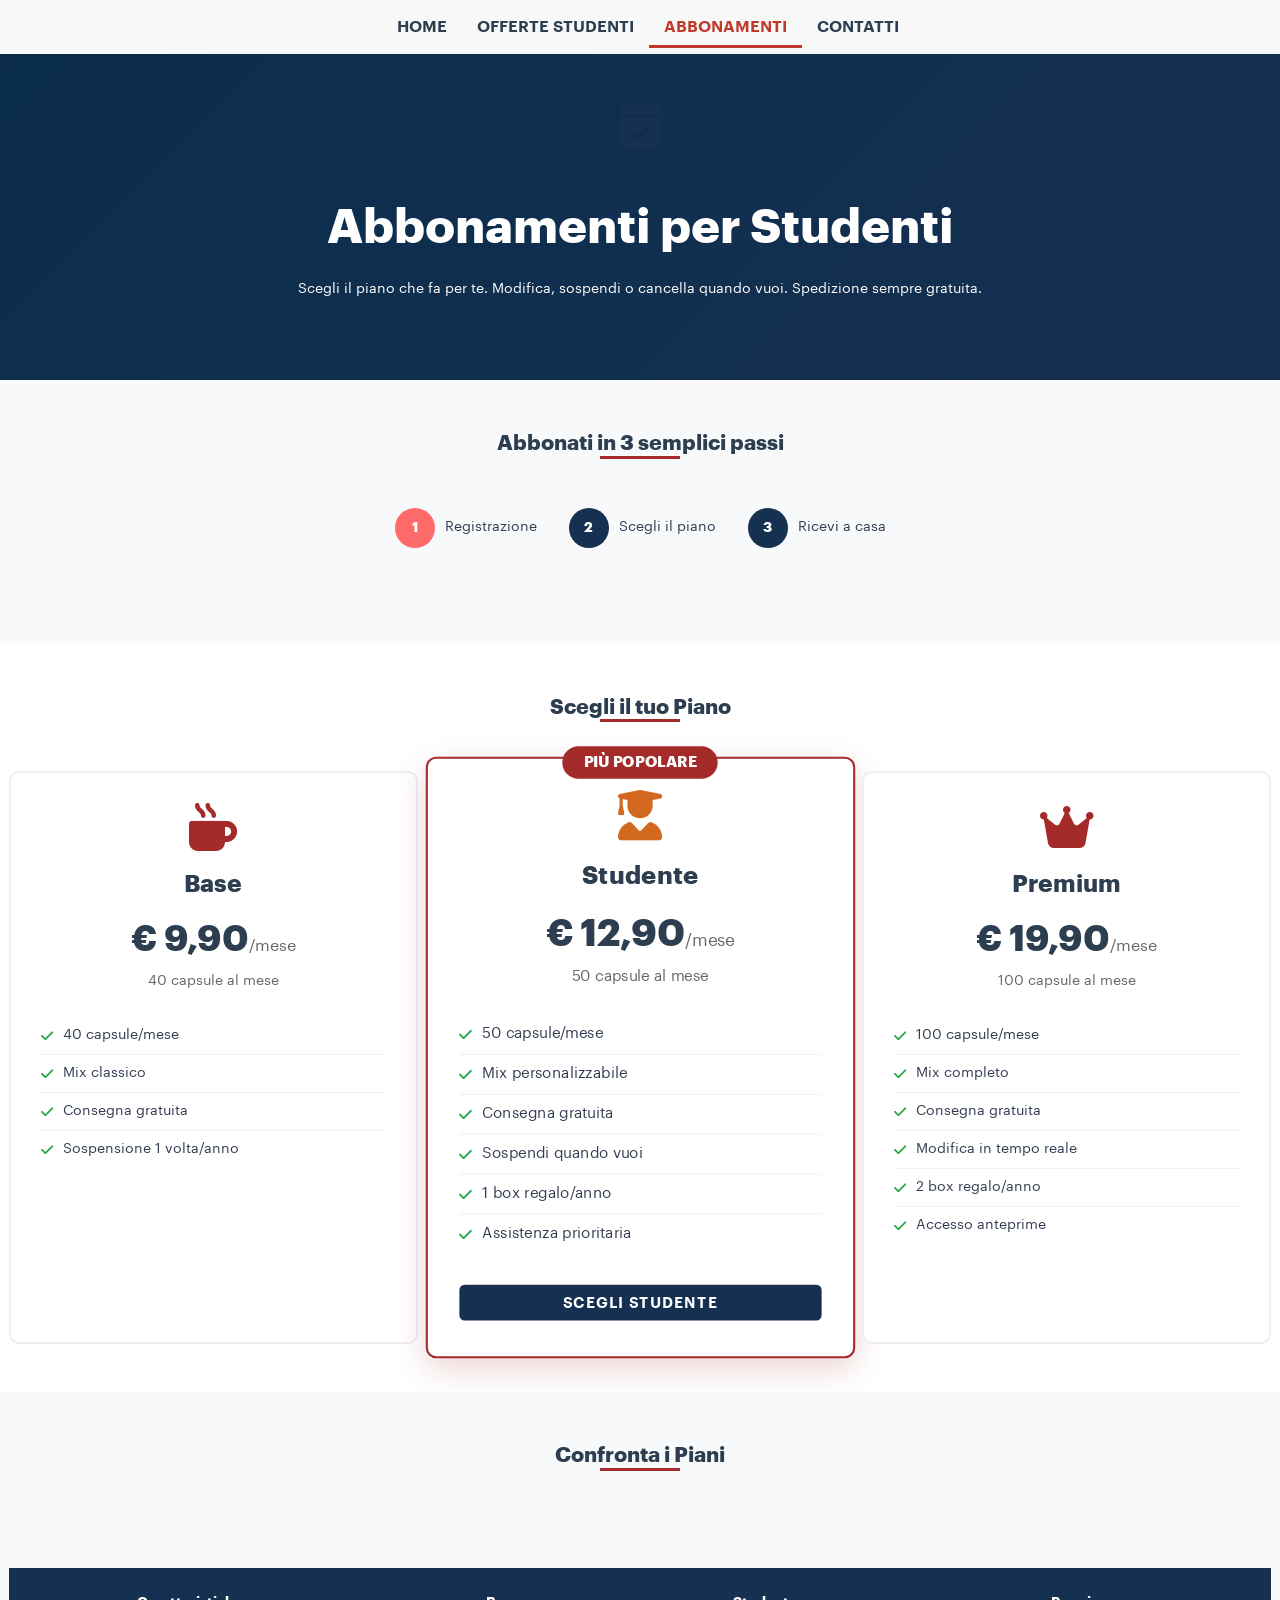
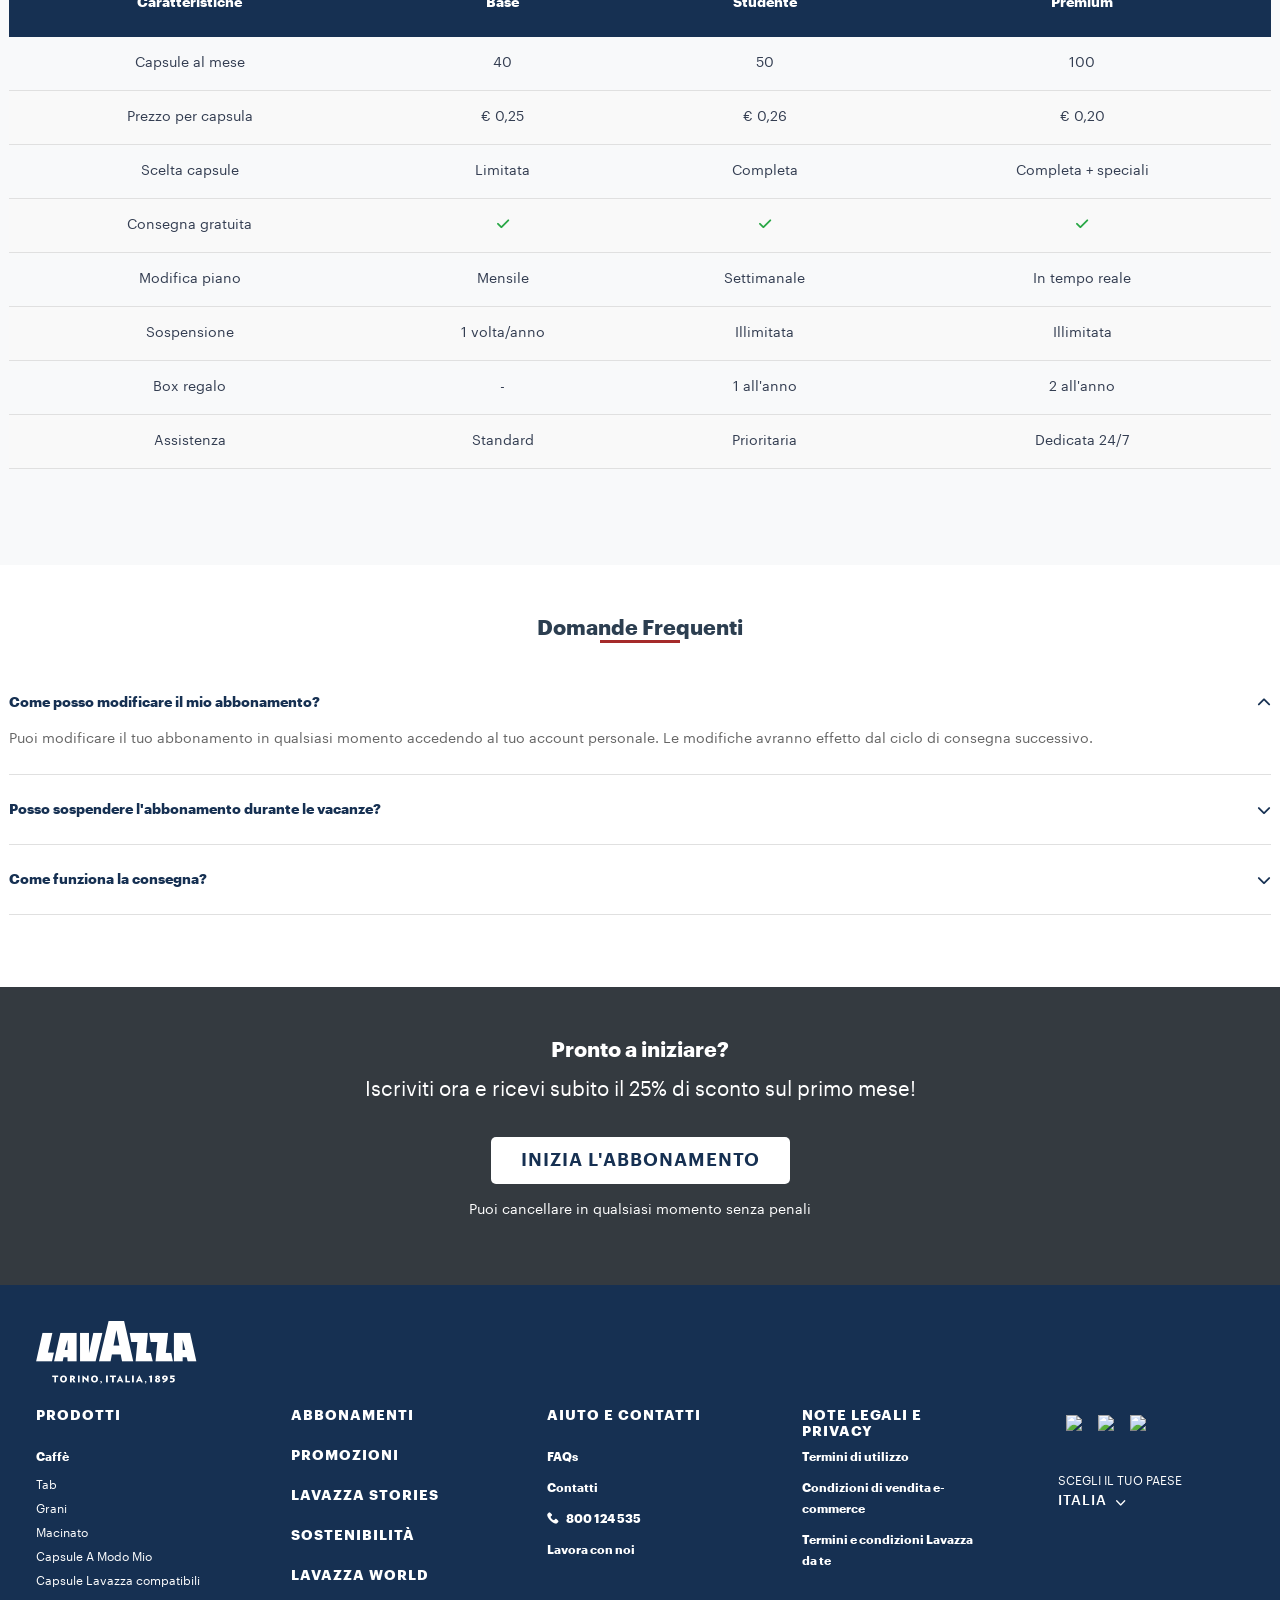
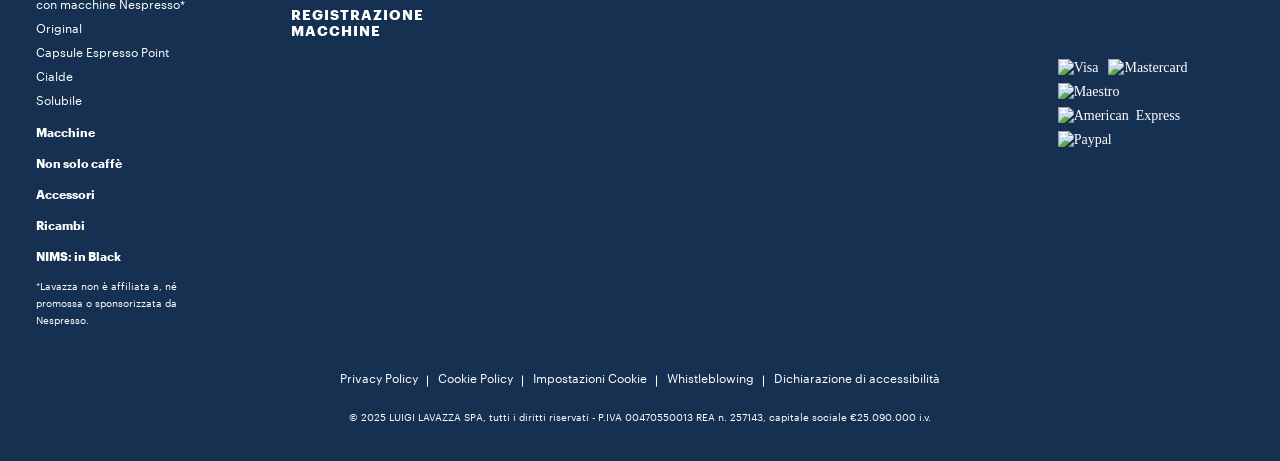
==== abbonamenti.html @ c090d8d4 "Add files via upload" ====
<!DOCTYPE html>
<html lang="it">
<head>
    <meta charset="UTF-8">
    <title>Abbonamenti Studenti - Lavazza</title>
    <meta name="description" content="Abbonamenti esclusivi per studenti Lavazza. Scegli il piano più adatto a te.">
    <meta name="viewport" content="width=device-width, initial-scale=1">
    
    <!-- Font Awesome -->
    <link rel="stylesheet" href="https://cdnjs.cloudflare.com/ajax/libs/font-awesome/6.4.0/css/all.min.css">
    
    <!-- Stile principale (ereditato) -->
    <link type="text/css" rel="stylesheet" href="clientlib-site.min.css">
    <link rel="stylesheet" href="style.css">


</head>
<body class="page basicpage lvz-light-mode">

<!-- Header -->
<header class="lvz-header">
    <div class="container">
        <nav class="lvz-nav navbar navbar-expand-lg">
            <div class="lvz-logo">
                <a href="index.html" aria-label="Lavazza">
                    <h1 class="icon-logo">Lavazza</h1>
                </a>
            </div>
            <ul class="lvz-nav__main">
                <li><a href="index.html">Home</a></li>
                <li><a href="studenti.html">Offerte Studenti</a></li>
                <li><a href="abbonamenti.html" class="active">Abbonamenti</a></li>
                <li><a href="contatti.html">Contatti</a></li>
            </ul>
        </nav>
    </div>
</header>

<!-- Hero Section -->
<section class="abbonamenti-hero">
    <div class="container">
        <div class="icon-wrapper">
            <div class="icon-bg"></div>
            <i class="icon-main fas fa-calendar-check"></i>
        </div>
        <h1>Abbonamenti per Studenti</h1>
        <p>Scegli il piano che fa per te. Modifica, sospendi o cancella quando vuoi. Spedizione sempre gratuita.</p>
    </div>
</section>

<!-- Passi per Abbonarsi -->
<section class="bg-light py-5">
    <div class="container">
        <h2 class="section-title">Abbonati in 3 semplici passi</h2>
        <div class="step-indicator">
            <div class="step active">
                <div class="step-number">1</div>
                <div>Registrazione</div>
            </div>
            <div class="step">
                <div class="step-number">2</div>
                <div>Scegli il piano</div>
            </div>
            <div class="step">
                <div class="step-number">3</div>
                <div>Ricevi a casa</div>
            </div>
        </div>
    </div>
</section>

<!-- Piani di Abbonamento -->
<section class="py-5">
    <div class="container">
        <h2 class="section-title">Scegli il tuo Piano</h2>
        <div class="row">
            <!-- Piano Base -->
            <div class="col-md-4">
                <div class="piano-card">
                    <div class="piano-header">
                        <i class="piano-icon fas fa-mug-hot"></i>
                        <h3>Base</h3>
                        <div class="piano-price">€ 9,90<span>/mese</span></div>
                        <p>40 capsule al mese</p>
                    </div>
                    <ul class="piano-features">
                        <li><i class="fas fa-check"></i> 40 capsule/mese</li>
                        <li><i class="fas fa-check"></i> Mix classico</li>
                        <li><i class="fas fa-check"></i> Consegna gratuita</li>
                        <li><i class="fas fa-check"></i> Sospensione 1 volta/anno</li>
                    </ul>
                    <a href="#" class="lvz-button lvz-button--outline lvz-button--block" onclick="showCartPopup('Abbonamento Base', '€ 9,90/mese'); return false;">Scegli Base</a>
                </div>
            </div>
            
            <!-- Piano Studente (Più Popolare) -->
            <div class="col-md-4">
                <div class="piano-card featured">
                    <div class="piano-badge">PIÙ POPOLARE</div>
                    <div class="piano-header">
                        <i class="piano-icon fas fa-user-graduate"></i>
                        <h3>Studente</h3>
                        <div class="piano-price">€ 12,90<span>/mese</span></div>
                        <p>50 capsule al mese</p>
                    </div>
                    <ul class="piano-features">
                        <li><i class="fas fa-check"></i> 50 capsule/mese</li>
                        <li><i class="fas fa-check"></i> Mix personalizzabile</li>
                        <li><i class="fas fa-check"></i> Consegna gratuita</li>
                        <li><i class="fas fa-check"></i> Sospendi quando vuoi</li>
                        <li><i class="fas fa-check"></i> 1 box regalo/anno</li>
                        <li><i class="fas fa-check"></i> Assistenza prioritaria</li>
                    </ul>
                    <a href="#" class="lvz-button lvz-button--block" onclick="showCartPopup('Abbonamento Studente', '€ 12,90/mese'); return false;">Scegli Studente</a>
                </div>
            </div>
            
            <!-- Piano Premium -->
            <div class="col-md-4">
                <div class="piano-card">
                    <div class="piano-header">
                        <i class="piano-icon fas fa-crown"></i>
                        <h3>Premium</h3>
                        <div class="piano-price">€ 19,90<span>/mese</span></div>
                        <p>100 capsule al mese</p>
                    </div>
                    <ul class="piano-features">
                        <li><i class="fas fa-check"></i> 100 capsule/mese</li>
                        <li><i class="fas fa-check"></i> Mix completo</li>
                        <li><i class="fas fa-check"></i> Consegna gratuita</li>
                        <li><i class="fas fa-check"></i> Modifica in tempo reale</li>
                        <li><i class="fas fa-check"></i> 2 box regalo/anno</li>
                        <li><i class="fas fa-check"></i> Accesso anteprime</li>
                    </ul>
                    <a href="#" class="lvz-button lvz-button--outline lvz-button--block" onclick="showCartPopup('Abbonamento Premium', '€ 19,90/mese'); return false;">Scegli Premium</a>
                </div>
            </div>
        </div>
    </div>
</section>

<!-- Popup del Carrello - VERSIONE SEMPLIFICATA -->
<div id="cart-popup" class="cart-popup">
    <div class="cart-popup-content">
        <button class="cart-popup-close" onclick="closeCartPopup()">&times;</button>
        <div class="cart-popup-header">
            <h3><i class="fas fa-check-circle" style="color: #28a745; margin-right: 10px;"></i> Abbonamento aggiunto al carrello</h3>
        </div>
        <div class="cart-popup-body">
            <div class="cart-item-preview">
                <div class="cart-item-image">
                    <i class="fas fa-calendar-check" style="font-size: 40px; color: #a52a2a;"></i>
                </div>
                <div class="cart-item-details">
                    <h4 id="cart-item-name">Abbonamento Studente</h4>
                    <p id="cart-item-price">€ 12,90/mese</p>
                    <p class="cart-item-info"><small>Consegna mensile gratuita</small></p>
                    <p class="cart-item-info"><small>50 capsule al mese</small></p>
                </div>
            </div>
            
            <div class="cart-summary">
                <h5>Dettagli Abbonamento</h5>
                <div class="cart-summary-row">
                    <span>Piano:</span>
                    <span>Mensile</span>
                </div>
                <div class="cart-summary-row">
                    <span>Primo pagamento:</span>
                    <span id="cart-price-display">€ 12,90</span>
                </div>
                <div class="cart-summary-row">
                    <span>Rinnovi:</span>
                    <span>Ogni mese</span>
                </div>
                <div class="cart-summary-row">
                    <span>Spedizione:</span>
                    <span style="color: #28a745;">GRATUITA</span>
                </div>
                <div class="cart-summary-row total">
                    <span><strong>Totale primo mese:</strong></span>
                    <span><strong id="cart-total-display">€ 12,90</strong></span>
                </div>
            </div>
            
            <div class="cart-popup-actions">
                <button class="btn-continue" onclick="closeCartPopup()">Scegli altro piano</button>
                <a href="#" class="btn-checkout">Completa l'iscrizione</a>
            </div>
            
            <div class="cart-popup-footer">
                <p><small><i class="fas fa-info-circle" style="color: #666; margin-right: 5px;"></i> Puoi modificare o cancellare l'abbonamento in qualsiasi momento</small></p>
            </div>
        </div>
    </div>
</div>

<!-- Tabella Comparativa TR table row TD table data --> 
<section class="bg-light py-5">
    <div class="container">
        <h2 class="section-title">Confronta i Piani</h2>
        <div class="table-responsive">
            <table class="comparison-table">
                <thead>
                    <tr>
                        <th>Caratteristiche</th>
                        <th>Base</th>
                        <th>Studente</th>
                        <th>Premium</th>
                    </tr>
                </thead>
                <tbody>
                    <tr>
                        <td>Capsule al mese</td>
                        <td>40</td>
                        <td>50</td>
                        <td>100</td>
                    </tr>
                    <tr>
                        <td>Prezzo per capsula</td>
                        <td>€ 0,25</td>
                        <td>€ 0,26</td>
                        <td>€ 0,20</td>
                    </tr>
                    <tr>
                        <td>Scelta capsule</td>
                        <td>Limitata</td>
                        <td>Completa</td>
                        <td>Completa + speciali</td>
                    </tr>
                    <tr>
                        <td>Consegna gratuita</td>
                        <td><i class="fas fa-check text-success"></i></td>
                        <td><i class="fas fa-check text-success"></i></td>
                        <td><i class="fas fa-check text-success"></i></td>
                    </tr>
                    <tr>
                        <td>Modifica piano</td>
                        <td>Mensile</td>
                        <td>Settimanale</td>
                        <td>In tempo reale</td>
                    </tr>
                    <tr>
                        <td>Sospensione</td>
                        <td>1 volta/anno</td>
                        <td>Illimitata</td>
                        <td>Illimitata</td>
                    </tr>
                    <tr>
                        <td>Box regalo</td>
                        <td>-</td>
                        <td>1 all'anno</td>
                        <td>2 all'anno</td>
                    </tr>
                    <tr>
                        <td>Assistenza</td>
                        <td>Standard</td>
                        <td>Prioritaria</td>
                        <td>Dedicata 24/7</td>
                    </tr>
                </tbody>
            </table>
        </div>
    </div>
</section>

<!-- FAQ -->
<section class="py-5">
    <div class="container">
        <h2 class="section-title">Domande Frequenti</h2>
        <div class="faq-container">
            <div class="faq-item">
                <div class="faq-question" onclick="toggleFAQ(this)">
                    Come posso modificare il mio abbonamento?
                    <i class="fas fa-chevron-down"></i>
                </div>
                <div class="faq-answer">
                    Puoi modificare il tuo abbonamento in qualsiasi momento accedendo al tuo account personale. Le modifiche avranno effetto dal ciclo di consegna successivo.
                </div>
            </div>
            <div class="faq-item">
                <div class="faq-question" onclick="toggleFAQ(this)">
                    Posso sospendere l'abbonamento durante le vacanze?
                    <i class="fas fa-chevron-down"></i>
                </div>
                <div class="faq-answer">
                    Sì! Puoi sospendere l'abbonamento fino a 3 mesi consecutivi senza costi aggiuntivi. Basta accedere al tuo account e selezionare "Sospendi consegne".
                </div>
            </div>
            <div class="faq-item">
                <div class="faq-question" onclick="toggleFAQ(this)">
                    Come funziona la consegna?
                    <i class="fas fa-chevron-down"></i>
                </div>
                <div class="faq-answer">
                    Le consegne avvengono ogni 30 giorni dalla data di attivazione. Riceverai una notifica 3 giorni prima della spedizione. Puoi modificare la data di consegna fino a 24 ore prima.
                </div>
            </div>
        </div>
    </div>
</section>

<!-- CTA Finale -->
<section class="bg-dark text-white py-5 text-center">
    <div class="container">
        <h2>Pronto a iniziare?</h2>
        <p class="lead">Iscriviti ora e ricevi subito il 25% di sconto sul primo mese!</p>
        <a href="#" class="lvz-button lvz-button--invert lvz-button--large mt-3" onclick="showCartPopup('Abbonamento Studente', '€ 12,90/mese'); return false;">Inizia l'Abbonamento</a>
        <p class="mt-3 small">Puoi cancellare in qualsiasi momento senza penali</p>
    </div>
</section>

<!-- Footer -->
<div class="aem-Grid aem-Grid--12 aem-Grid--default--12 ">
    
    <div class="footer aem-GridColumn aem-GridColumn--default--12">

    
        <footer class="lvz-footer">
            <section class="lvz-footer__container">
                <div class="container">
                    <div class="row">
                        <div class="col d-flex flex-wrap flex-md-row">
                            <div class="lvz-footer__container__logo col-12 col-md-12 col-lg-12 col-xl-2">
                                <span class="icon-logo-torino"></span>
                            </div>
                            <!--  First Column STARTS -->
                            
	
	
		<div class="lvz-footer__container__utils col-12 col-md-12 col-lg-2 col-xl-2">
			<div class="lvz-footer__container__utils__container__collapse">
				<div class="lvz-footer__container__utils__title collapsed" aria-expanded="false" tabindex="0" role="button" data-toggle="collapse" data-collapse-id="Prodotti" aria-controls="panel-Prodotti"><span>Prodotti</span>
				</div>
				<div class="lvz-footer__container__utils__collapse" data-collapse="Prodotti" id="panel-Prodotti">
					
						<div class="lvz-footer__container__utils__item ">
							<a data-analytics="link_click=footer|Prodotti:Caffè" href="https://www.lavazza.it/it/caffe" target="_self">Caffè</a>
						</div>
						<div class="lvz-footer__container__utils__item__details">
							<ul>
								<li><a data-analytics="link_click=footer|Prodotti:Tab" href="https://www.lavazza.it/it/tab-caffe-tabli" target="_self">Tab</a></li>
							
								<li><a data-analytics="link_click=footer|Prodotti:Grani" href="https://www.lavazza.it/it/caffe-in-grani" target="_self">Grani</a></li>
							
								<li><a data-analytics="link_click=footer|Prodotti:Macinato" href="https://www.lavazza.it/it/caffe-tostato-macinato" target="_self">Macinato</a></li>
							
								<li><a data-analytics="link_click=footer|Prodotti:Capsule A Modo Mio" href="https://www.lavazza.it/it/capsule/a-modo-mio" target="_self">Capsule A Modo Mio</a></li>
							
								<li><a data-analytics="link_click=footer|Prodotti:Capsule Lavazza compatibili con macchine Nespresso* Original" href="https://www.lavazza.it/it/capsule/compatibili-nespresso" target="_self">Capsule Lavazza compatibili con macchine Nespresso* Original</a></li>
							
								<li><a data-analytics="link_click=footer|Prodotti:Capsule Espresso Point" href="https://www.lavazza.it/it/capsule/espresso-point" target="_self">Capsule Espresso Point</a></li>
							
								<li><a data-analytics="link_click=footer|Prodotti:Cialde" href="https://www.lavazza.it/it/cialde" target="_self">Cialde</a></li>
							
								<li><a data-analytics="link_click=footer|Prodotti:Solubile" href="https://www.lavazza.it/it/caffe-solubile" target="_self">Solubile</a></li>
							</ul>
						</div>
					
						<div class="lvz-footer__container__utils__item --margin-top-16">
							<a data-analytics="link_click=footer|Prodotti:Macchine" href="https://www.lavazza.it/it/macchine-da-caffe-e-caffettiere" target="_self">Macchine</a>
						</div>
						
					
						<div class="lvz-footer__container__utils__item --margin-top-16">
							<a data-analytics="link_click=footer|Prodotti:Non solo caffè" href="https://www.lavazza.it/it/non-solo-caffe" target="_self">Non solo caffè</a>
						</div>
						
					
						<div class="lvz-footer__container__utils__item --margin-top-16">
							<a data-analytics="link_click=footer|Prodotti:Accessori" href="https://www.lavazza.it/it/accessori" target="_self">Accessori</a>
						</div>
						
					
						<div class="lvz-footer__container__utils__item --margin-top-16">
							<a data-analytics="link_click=footer|Prodotti:Ricambi" href="https://www.lavazza.it/it/ricambi" target="_self">Ricambi</a>
						</div>
						
					
						<div class="lvz-footer__container__utils__item --margin-top-16">
							<a data-analytics="link_click=footer|Prodotti:NIMS: in Black" href="https://www.lavazza.it/it/nims-collection" target="_self">NIMS: in Black</a>
						</div>
						<div class="lvz-footer__container__utils__item__details">
							<ul>
								<li><a data-analytics="link_click=footer|Prodotti:*Lavazza non è affiliata a, né promossa o sponsorizzata da Nespresso." target="_self">*Lavazza non è affiliata a, né promossa o sponsorizzata da Nespresso.</a></li>
							</ul>
						</div>
					
				</div>
			</div>
		</div>
	


                            
                            <!--  First Column ENDS -->

                            <!--  Second Column STARTS -->
                            
                                
	
	
	      <div class="lvz-footer__container__utils col-12 col-md-12 col-lg-2 col-xl-2">
           
            
              <div class="lvz-footer__container__utils__container__collapse">
                <div class="lvz-footer__container__utils__title">
                 <a data-analytics="link_click=footer|:ABBONAMENTI" href="https://www.lavazza.it/it/abbonamento-caffe" target="_self">ABBONAMENTI</a>
                </div>
              </div>
             
             
            
           
            
              <div class="lvz-footer__container__utils__container__collapse">
                <div class="lvz-footer__container__utils__title">
                 <a data-analytics="link_click=footer|:PROMOZIONI" href="https://www.lavazza.it/it/promozioni" target="_self">PROMOZIONI</a>
                </div>
              </div>
             
             
            
           
            
              <div class="lvz-footer__container__utils__container__collapse">
                <div class="lvz-footer__container__utils__title">
                 <a data-analytics="link_click=footer|:LAVAZZA STORIES" href="https://www.lavazza.it/it/i-segreti-del-caffe" target="_self">LAVAZZA STORIES</a>
                </div>
              </div>
             
             
            
           
            
              <div class="lvz-footer__container__utils__container__collapse">
                <div class="lvz-footer__container__utils__title">
                 <a data-analytics="link_click=footer|:SOSTENIBILITÀ" href="https://www.lavazza.it/it/blend-for-better" target="_self">SOSTENIBILITÀ</a>
                </div>
              </div>
             
             
            
           
            
              <div class="lvz-footer__container__utils__container__collapse">
                <div class="lvz-footer__container__utils__title">
                 <a data-analytics="link_click=footer|:LAVAZZA WORLD" href="https://www.lavazza.it/it/mondo-lavazza" target="_self">LAVAZZA WORLD</a>
                </div>
              </div>
             
             
            
           
            
              <div class="lvz-footer__container__utils__container__collapse">
                <div class="lvz-footer__container__utils__title">
                 <a data-analytics="link_click=footer|:REGISTRAZIONE MACCHINE" href="https://www.lavazza.it/it/registrazione-macchina" target="_self">REGISTRAZIONE MACCHINE</a>
                </div>
              </div>
             
             
            </div>
	
	
	
	
		
	

                            

                            

                            <!--  Second Column ENDS -->

                            <!--  Third Column STARTS -->

                            <div class="lvz-footer__container__utils col-12 col-md-12 col-lg-2 col-xl-2">
                                <div class="lvz-footer__container__utils__container__collapse">
                                    <div class="lvz-footer__container__utils__title collapsed" aria-expanded="false" tabindex="0" role="button" data-toggle="collapse" data-collapse-id="Aiuto_e_Contatti" aria-controls="panel-Aiuto_e_Contatti">
                                        <span>
                                            Aiuto e Contatti
                                        </span>
                                    </div>
                                    <div class="lvz-footer__container__utils__collapse" data-collapse="Aiuto_e_Contatti" id="panel-Aiuto_e_Contatti">
                                        <div class="lvz-footer__container__utils__item">
                                            <a class="lvz-faq-link" data-analytics="link_click=footer|Aiuto e Contatti:FAQs" href="https://www.lavazza.it/it/FAQ" target="_self">FAQs</a>
                                        </div>
                                        <div class="lvz-footer__container__utils__item --margin-top-16">
                                            <a data-analytics="link_click=footer|Contatti:Contatti" href="https://www.lavazza.it/it/contattaci" target="_self">Contatti</a>
                                        </div>
                                        <div class="lvz-footer__container__utils__item --margin-top-16">
                                            <div class="--desktop">
                                                <span class="icon-phone"></span>
                                                <a data-analytics="link_click=footer|Aiuto e Contatti:800 124 535" target="_self" href="https://www.lavazza.it/it/contattaci" style="pointer-events: none">800 124 535</a>
                                            </div>
                                            <div class="--mobile">
                                                <span class="icon-phone"></span>
                                                <a data-analytics="link_click=footer|Aiuto e Contatti:800 124 535" target="_self" data-tel-number="tel:800 124 535" href="javascript:void(0)">800 124 535</a>
                                            </div>
                                        </div>
                                        <div class="lvz-footer__container__utils__item --margin-top-16">
                                            <a data-analytics="link_click=footer|Aiuto e Contatti:Lavora con noi" href="https://jobs.lavazza.com/?locale=it_IT" target="_blank">Lavora con noi</a>
                                        </div>
                                    </div>
                                </div>
                            </div>

                            <!--  Third Column ENDS -->

                            <!--  Fourth Column STARTS -->
                            
	
	
		<div class="lvz-footer__container__utils col-12 col-md-12 col-lg-2 col-xl-2">
			<div class="lvz-footer__container__utils__container__collapse">
				<div class="lvz-footer__container__utils__title collapsed" aria-expanded="false" tabindex="0" role="button" data-toggle="collapse" data-collapse-id="Note_Legali_e_Privacy" aria-controls="panel-Note_Legali_e_Privacy"><span>Note Legali e Privacy</span>
				</div>
				<div class="lvz-footer__container__utils__collapse" data-collapse="Note_Legali_e_Privacy" id="panel-Note_Legali_e_Privacy">
					
						<div class="lvz-footer__container__utils__item ">
							<a data-analytics="link_click=footer|Note Legali e Privacy:Termini di utilizzo" href="https://www.lavazza.it/it/termini-e-condizioni" target="_blank">Termini di utilizzo</a>
						</div>
						
					
						<div class="lvz-footer__container__utils__item --margin-top-16">
							<a data-analytics="link_click=footer|Note Legali e Privacy:Condizioni di vendita e-commerce" href="https://www.lavazza.it/it/condizioni-di-vendita" target="_blank">Condizioni di vendita e-commerce</a>
						</div>
						
					
						<div class="lvz-footer__container__utils__item --margin-top-16">
							<a data-analytics="link_click=footer|Note Legali e Privacy:Termini e condizioni Lavazza da te" href="https://www.lavazza.it/it/termini-e-condizioni-abbonamento-caffe" target="_blank">Termini e condizioni Lavazza da te</a>
						</div>
						
					
				</div>
			</div>
		</div>
	

                            <!--  Fourth Column ENDS -->




                            <div class="lvz-footer__container__utils col-12 col-md-6 col-lg-2 col-xl-2">
                                <!--  Social Icon STARTS -->
                                <div class="lvz-footer__container__utils__social flex-wrap">
                                    <a href="https://www.facebook.com/lavazzaitalia/" target="_blank">
                                        <img loading="lazy" src="Fb.svg" alt="Facebook">
                                        
                                    </a>

                                
                                    <a href="https://www.instagram.com/lavazzait/" target="_blank">
                                        <img loading="lazy" src="Insta.svg" alt="Instagram">
                                        
                                    </a>

                                
                                    <a href="https://www.youtube.com/user/lavazza" target="_blank">
                                        <img loading="lazy" src="YT.svg" alt="YouTube">
                                        
                                    </a>

                                </div>
                                <!--  Social Icon ENDS -->

                                <!--  Choose Country STARTS -->
                                
  
	   
	   
	   
	   
	   
	   <div class="lvz-footer__container__utils__choose__country">
                <div class="lvz-footer__container__utils__choose__country__title"><span>SCEGLI IL TUO PAESE</span></div>
				 <div class="lvz-footer__container__utils__choose__country__selected" tabindex="0" role="combobox" aria-haspopup="listbox" aria-expanded="false" aria-controls="country-listbox-id">
					 ITALIA
				 </div>
		   		<div class="lvz-footer__container__utils__choose__country__dropDown" id="country-listbox-id" role="listbox">
					
						<div class="__option"><a data-analytics="link_click=footer|SCEGLI IL TUO PAESE:ITALIA" href="" target="_self">ITALIA</a></div>
					
                
					
						<div class="__option"><a data-analytics="link_click=footer|SCEGLI IL TUO PAESE:ALTRE NAZIONI" href="https://www.lavazza.com/en/all-countries" target="_self">ALTRE NAZIONI</a></div>
					
                </div>
       </div>
  

                                <!--  Choose Country ENDS -->

                                <!--  Payment Icon STARTS -->
                                <div class="lvz-footer__container__utils__payments__icons">
                <span class="icon-payment">
                  <img loading="lazy" src="visa.svg" alt="Visa">
                </span>
                                
                <span class="icon-payment">
                  <img loading="lazy" src="mastercard.svg" alt="Mastercard">
                </span>
                                
                <span class="icon-payment">
                  <img loading="lazy" src="maestro.svg" alt="Maestro">
                </span>
                                
                <span class="icon-payment">
                  <img loading="lazy" src="amex.svg" alt="American Express">
                </span>
                                
                <span class="icon-payment">
                  <img loading="lazy" src="paypal.svg" alt="Paypal">
                </span>
                                </div>
                                <!--  Payment Icon ENDS -->
                            </div>
                        </div>
                    </div>
                    <!--  Policy Section STARTS -->
                    <div class="row">
                        <div class="col d-flex flex-wrap flex-md-row">
                            <ul class="lvz-footer__link">
                                
                                <li><a data-analytics="link_click=footer|policy:Privacy Policy" href="https://www.lavazza.it/it/privacy-policy" target="_self">Privacy Policy</a></li>
                            
                                
                                <li><a data-analytics="link_click=footer|policy:Cookie Policy" href="https://www.lavazza.it/it/cookie-policy" target="_blank">Cookie Policy</a></li>
                            
                                
                                <li><a data-analytics="link_click=footer|policy:Impostazioni Cookie" id="tealium_cookies" href="#" target="_self">Impostazioni Cookie</a></li>
                            
                                
                                <li><a data-analytics="link_click=footer|policy:Whistleblowing" href="https://www.lavazzagroup.com/it/chi-siamo/compliance.html#anchor_copy_copy_cop_1905743243" target="_blank">Whistleblowing</a></li>
                            
                                
                                <li><a data-analytics="link_click=footer|policy:Dichiarazione di accessibilità" href="https://www.lavazza.it/it/dichiarazione-di-accessibilita" target="_self">Dichiarazione di accessibilità</a></li>
                            </ul>
                        </div>
                    </div>
                    <!-- Policy Section ENDS -->

                    <!--  Legal Section STARTS -->
                    <div class="row">
                        <div class="col d-flex flex-wrap flex-md-row">
                            <div class="lvz-footer__vat"><span>© 2025 LUIGI LAVAZZA SPA, tutti i diritti riservati - P.IVA 00470550013 REA n. 257143, capitale sociale €25.090.000 i.v.</span></div>
                        </div>
                    </div>
                    <!--  Legal Section STARTS -->
                </div>
            </section>
        </footer>
    
</div>
</div>

<script>
    function toggleFAQ(element) {
        const answer = element.nextElementSibling;
        const icon = element.querySelector('i');
        
        if (answer.style.display === 'block') {
            answer.style.display = 'none';
            icon.classList.remove('fa-chevron-up');
            icon.classList.add('fa-chevron-down');
        } else {
            answer.style.display = 'block';
            icon.classList.remove('fa-chevron-down');
            icon.classList.add('fa-chevron-up');
        }
    }
    
    // Apri la prima FAQ
    document.addEventListener('DOMContentLoaded', function() {
        const firstFAQ = document.querySelector('.faq-question');
        if (firstFAQ) {
            toggleFAQ(firstFAQ);
        }
    });

    // Funzione per mostrare il popup del carrello - VERSIONE SEMPLIFICATA
    function showCartPopup(productName, productPrice) {
        // Prevenire il comportamento predefinito del link
        event.preventDefault();
        
        // Aggiorna i dettagli del prodotto nel popup
        const cartItemName = document.getElementById('cart-item-name');
        const cartItemPrice = document.getElementById('cart-item-price');
        const cartPriceDisplay = document.getElementById('cart-price-display');
        const cartTotalDisplay = document.getElementById('cart-total-display');
        
        if (cartItemName) cartItemName.textContent = productName;
        if (cartItemPrice) cartItemPrice.textContent = productPrice;
        if (cartPriceDisplay) cartPriceDisplay.textContent = productPrice;
        if (cartTotalDisplay) cartTotalDisplay.textContent = productPrice;
        
        // Aggiorna il titolo del popup
        const popupHeader = document.querySelector('.cart-popup-header h3');
        if (popupHeader) {
            popupHeader.innerHTML = '<i class="fas fa-check-circle" style="color: #28a745; margin-right: 10px;"></i> Abbonamento aggiunto al carrello';
        }
        
        // Aggiorna il titolo del riepilogo
        const summaryTitle = document.querySelector('.cart-summary h5');
        if (summaryTitle) {
            summaryTitle.textContent = 'Dettagli Abbonamento';
        }
        
        // Aggiorna il testo dei bottoni
        const btnContinue = document.querySelector('.btn-continue');
        const btnCheckout = document.querySelector('.btn-checkout');
        if (btnContinue) btnContinue.textContent = 'Scegli altro piano';
        if (btnCheckout) btnCheckout.textContent = 'Completa l\'iscrizione';
        
        // Mostra il messaggio di modifica/cancellazione
        const cartPopupFooter = document.querySelector('.cart-popup-footer');
        if (cartPopupFooter) {
            cartPopupFooter.style.display = 'block';
        }
        
        // Mostra il popup
        const cartPopup = document.getElementById('cart-popup');
        if (cartPopup) {
            cartPopup.classList.add('show');
            
            // Nascondi automaticamente dopo 5 secondi
            setTimeout(function() {
                closeCartPopup();
            }, 5000);
        }
    }

    // Funzione per chiudere il popup
    function closeCartPopup() {
        const cartPopup = document.getElementById('cart-popup');
        if (cartPopup) {
            cartPopup.classList.remove('show');
        }
    }

    // Chiudi il popup cliccando fuori dall'area
    document.addEventListener('click', function(event) {
        const cartPopup = document.getElementById('cart-popup');
        if (cartPopup && cartPopup.classList.contains('show')) {
            // Se il click è fuori dal popup e non su un pulsante
            if (!cartPopup.contains(event.target) && 
                !event.target.classList.contains('lvz-button') && 
                !event.target.closest('.lvz-button')) {
                closeCartPopup();
            }
        }
    });

    // Chiudi il popup con il tasto ESC
    document.addEventListener('keydown', function(event) {
        if (event.key === 'Escape') {
            closeCartPopup();
        }
    });
</script>

</script>

</body>
</html>
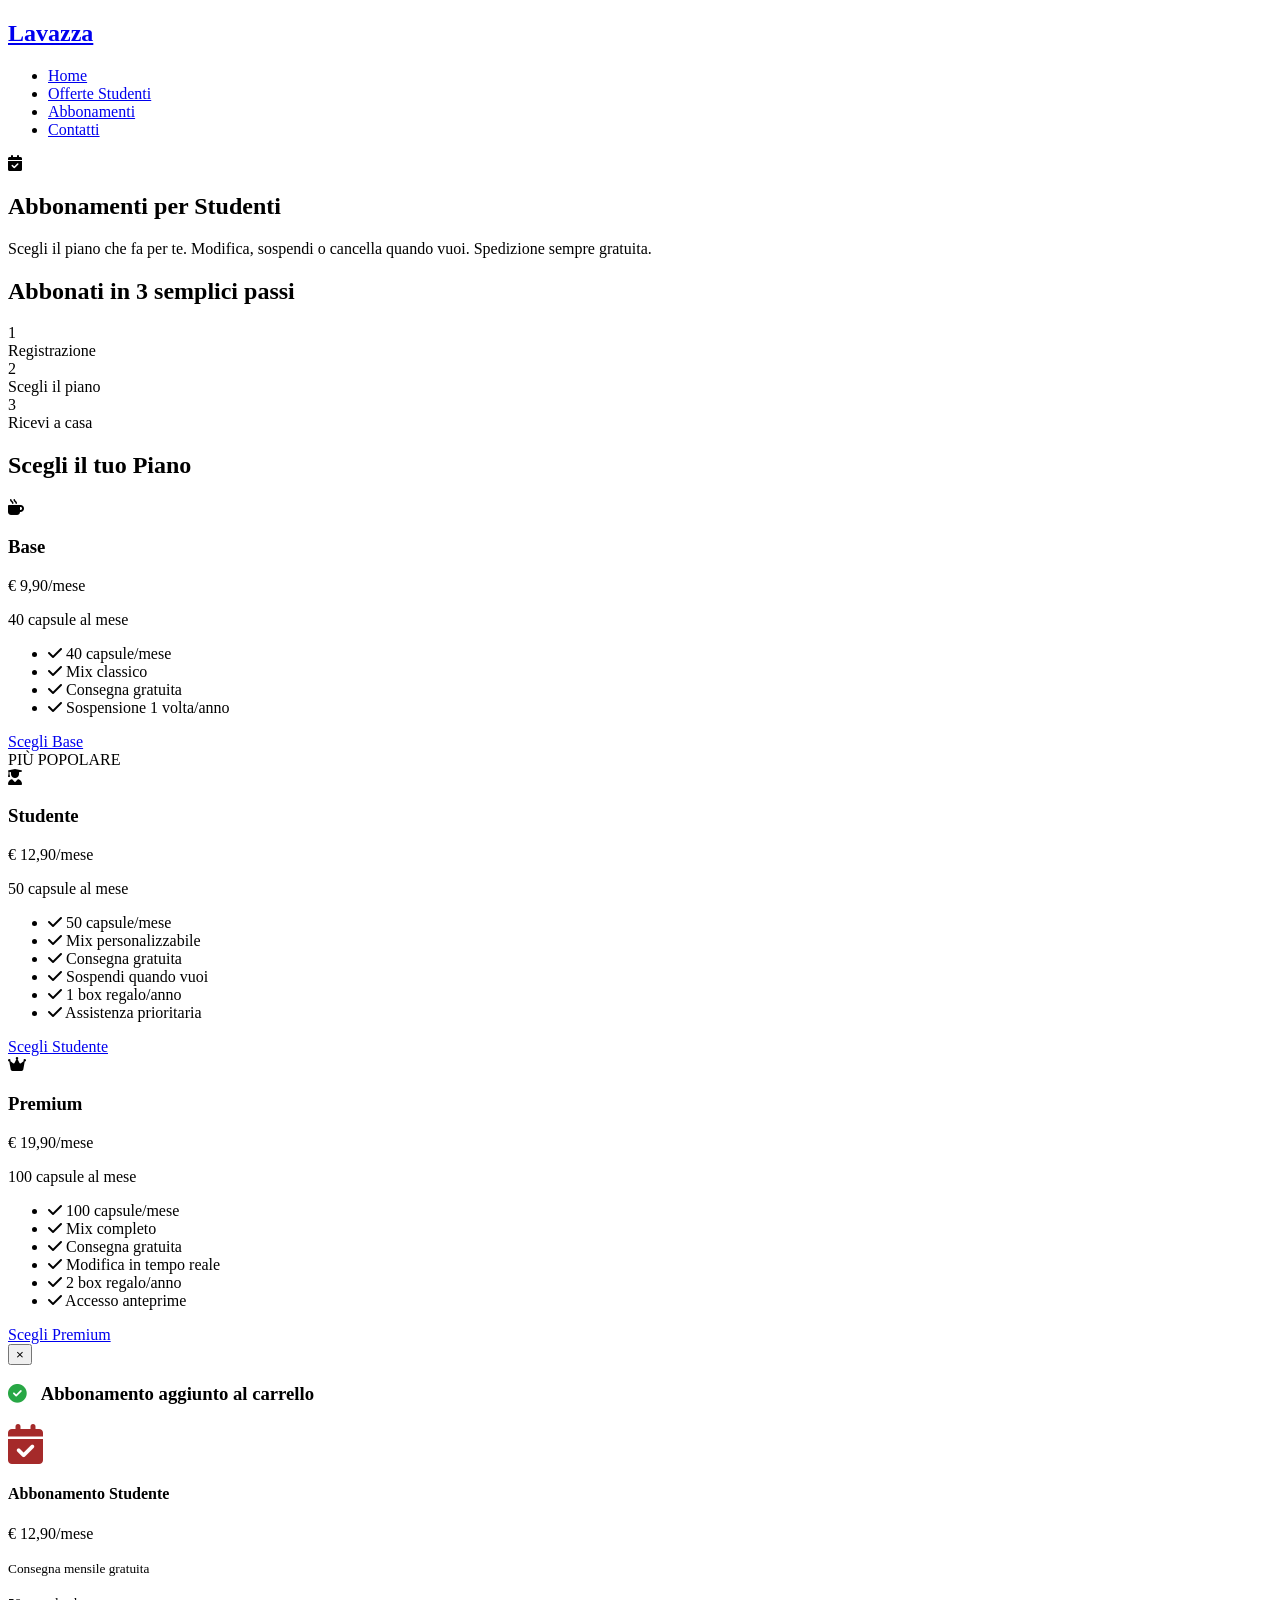
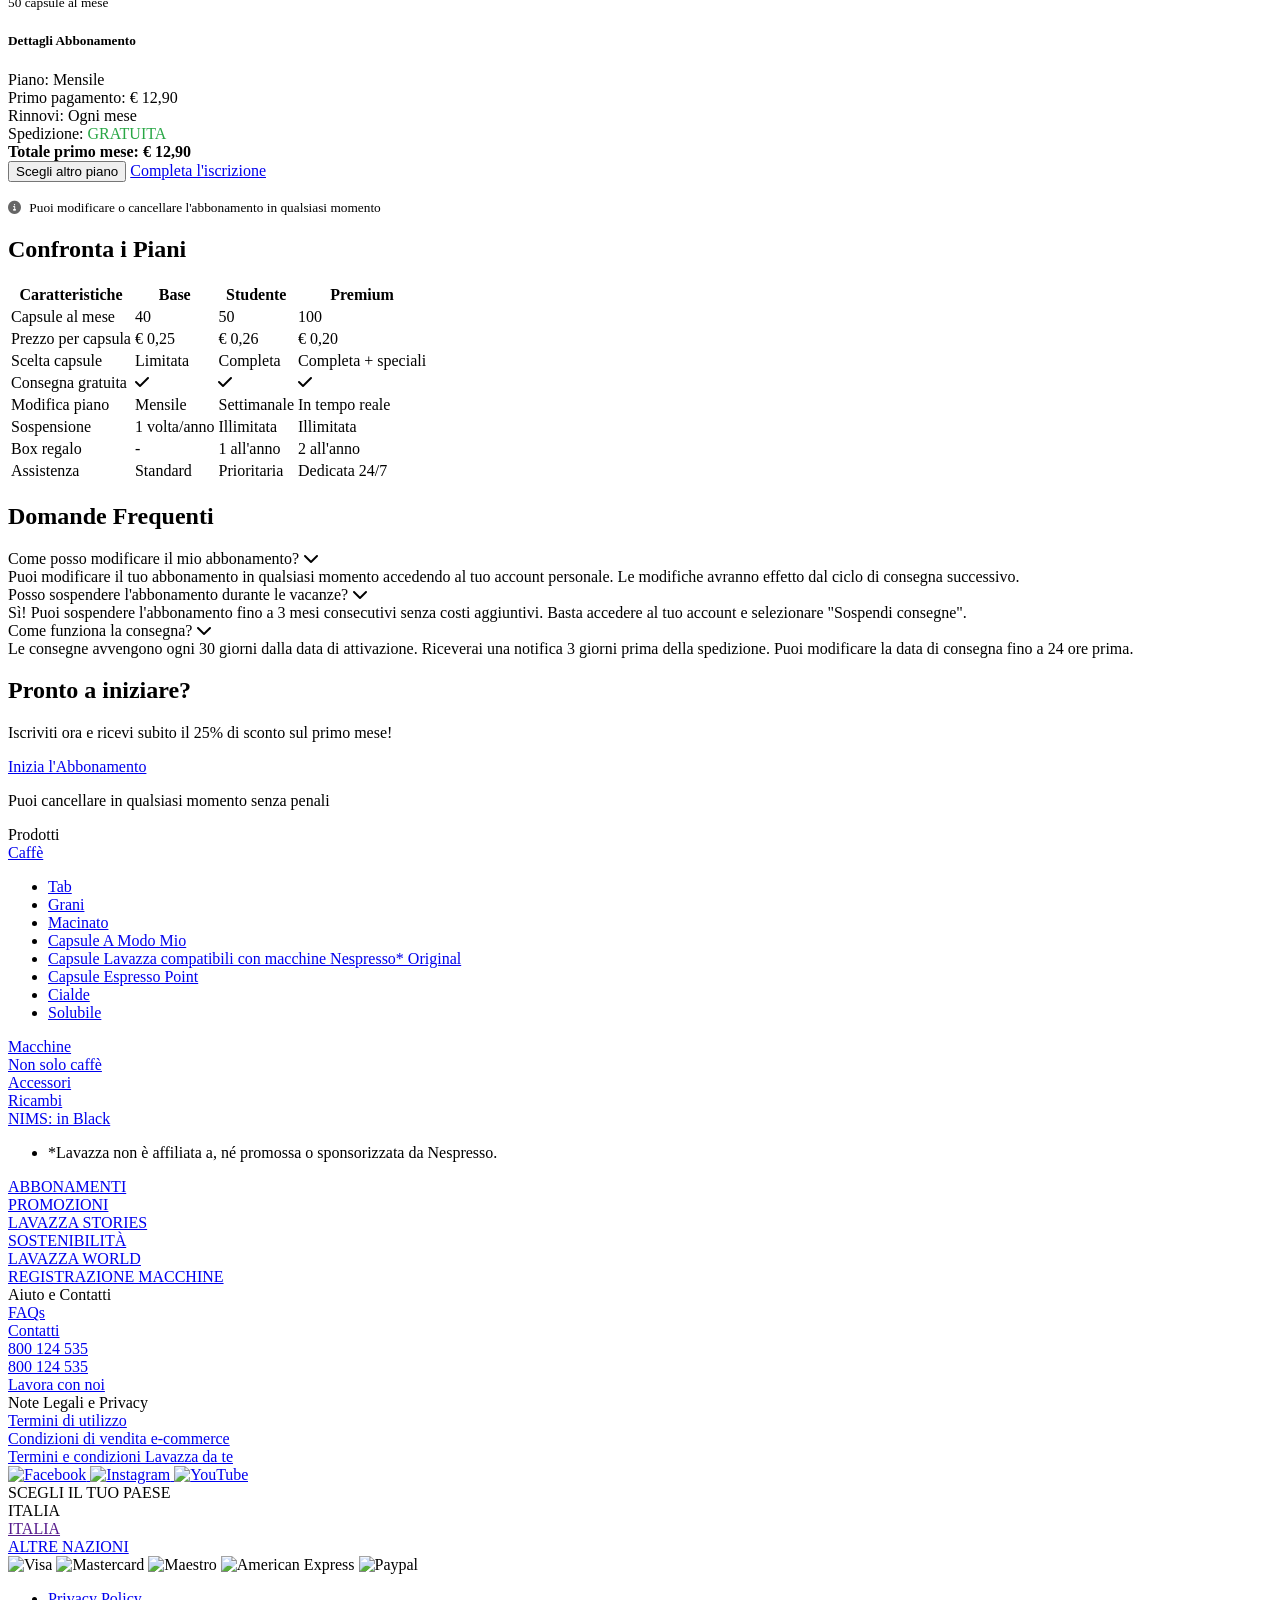
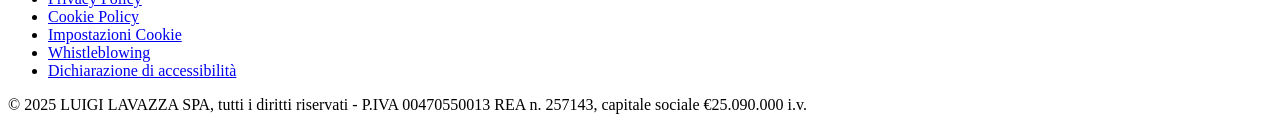
==== commit 6d31a56e: "Add files via upload" ====
--- a/abbonamenti.html
+++ b/abbonamenti.html
@@ -5,13 +5,15 @@
     <title>Abbonamenti Studenti - Lavazza</title>
     <meta name="description" content="Abbonamenti esclusivi per studenti Lavazza. Scegli il piano più adatto a te.">
     <meta name="viewport" content="width=device-width, initial-scale=1">
+    <script src="../Progetto Lavazza/js/abbonamenti.js"></script>
     
     <!-- Font Awesome -->
     <link rel="stylesheet" href="https://cdnjs.cloudflare.com/ajax/libs/font-awesome/6.4.0/css/all.min.css">
     
     <!-- Stile principale (ereditato) -->
-    <link type="text/css" rel="stylesheet" href="clientlib-site.min.css">
-    <link rel="stylesheet" href="style.css">
+     <link type="text/css" rel="stylesheet" href="../Progetto Lavazza/css/clientlib-site.min.css">
+
+     <link rel="stylesheet" href="../Progetto Lavazza/css/style.css">
 
 
 </head>
@@ -89,7 +91,7 @@
                         <li><i class="fas fa-check"></i> Consegna gratuita</li>
                         <li><i class="fas fa-check"></i> Sospensione 1 volta/anno</li>
                     </ul>
-                    <a href="#" class="lvz-button lvz-button--outline lvz-button--block" onclick="showCartPopup('Abbonamento Base', '€ 9,90/mese'); return false;">Scegli Base</a>
+                    <a href="#" class="lvz-button lvz-button--block" onclick="showCartPopup('Abbonamento Base', '€ 9,90/mese'); return false;">Scegli Base</a>
                 </div>
             </div>
             
@@ -132,7 +134,7 @@
                         <li><i class="fas fa-check"></i> 2 box regalo/anno</li>
                         <li><i class="fas fa-check"></i> Accesso anteprime</li>
                     </ul>
-                    <a href="#" class="lvz-button lvz-button--outline lvz-button--block" onclick="showCartPopup('Abbonamento Premium', '€ 19,90/mese'); return false;">Scegli Premium</a>
+                    <a href="#" class="lvz-button lvz-button--block" onclick="showCartPopup('Abbonamento Premium', '€ 19,90/mese'); return false;">Scegli Premium</a>
                 </div>
             </div>
         </div>
@@ -657,112 +659,6 @@
 </div>
 </div>
 
-<script>
-    function toggleFAQ(element) {
-        const answer = element.nextElementSibling;
-        const icon = element.querySelector('i');
-        
-        if (answer.style.display === 'block') {
-            answer.style.display = 'none';
-            icon.classList.remove('fa-chevron-up');
-            icon.classList.add('fa-chevron-down');
-        } else {
-            answer.style.display = 'block';
-            icon.classList.remove('fa-chevron-down');
-            icon.classList.add('fa-chevron-up');
-        }
-    }
-    
-    // Apri la prima FAQ
-    document.addEventListener('DOMContentLoaded', function() {
-        const firstFAQ = document.querySelector('.faq-question');
-        if (firstFAQ) {
-            toggleFAQ(firstFAQ);
-        }
-    });
-
-    // Funzione per mostrare il popup del carrello - VERSIONE SEMPLIFICATA
-    function showCartPopup(productName, productPrice) {
-        // Prevenire il comportamento predefinito del link
-        event.preventDefault();
-        
-        // Aggiorna i dettagli del prodotto nel popup
-        const cartItemName = document.getElementById('cart-item-name');
-        const cartItemPrice = document.getElementById('cart-item-price');
-        const cartPriceDisplay = document.getElementById('cart-price-display');
-        const cartTotalDisplay = document.getElementById('cart-total-display');
-        
-        if (cartItemName) cartItemName.textContent = productName;
-        if (cartItemPrice) cartItemPrice.textContent = productPrice;
-        if (cartPriceDisplay) cartPriceDisplay.textContent = productPrice;
-        if (cartTotalDisplay) cartTotalDisplay.textContent = productPrice;
-        
-        // Aggiorna il titolo del popup
-        const popupHeader = document.querySelector('.cart-popup-header h3');
-        if (popupHeader) {
-            popupHeader.innerHTML = '<i class="fas fa-check-circle" style="color: #28a745; margin-right: 10px;"></i> Abbonamento aggiunto al carrello';
-        }
-        
-        // Aggiorna il titolo del riepilogo
-        const summaryTitle = document.querySelector('.cart-summary h5');
-        if (summaryTitle) {
-            summaryTitle.textContent = 'Dettagli Abbonamento';
-        }
-        
-        // Aggiorna il testo dei bottoni
-        const btnContinue = document.querySelector('.btn-continue');
-        const btnCheckout = document.querySelector('.btn-checkout');
-        if (btnContinue) btnContinue.textContent = 'Scegli altro piano';
-        if (btnCheckout) btnCheckout.textContent = 'Completa l\'iscrizione';
-        
-        // Mostra il messaggio di modifica/cancellazione
-        const cartPopupFooter = document.querySelector('.cart-popup-footer');
-        if (cartPopupFooter) {
-            cartPopupFooter.style.display = 'block';
-        }
-        
-        // Mostra il popup
-        const cartPopup = document.getElementById('cart-popup');
-        if (cartPopup) {
-            cartPopup.classList.add('show');
-            
-            // Nascondi automaticamente dopo 5 secondi
-            setTimeout(function() {
-                closeCartPopup();
-            }, 5000);
-        }
-    }
-
-    // Funzione per chiudere il popup
-    function closeCartPopup() {
-        const cartPopup = document.getElementById('cart-popup');
-        if (cartPopup) {
-            cartPopup.classList.remove('show');
-        }
-    }
-
-    // Chiudi il popup cliccando fuori dall'area
-    document.addEventListener('click', function(event) {
-        const cartPopup = document.getElementById('cart-popup');
-        if (cartPopup && cartPopup.classList.contains('show')) {
-            // Se il click è fuori dal popup e non su un pulsante
-            if (!cartPopup.contains(event.target) && 
-                !event.target.classList.contains('lvz-button') && 
-                !event.target.closest('.lvz-button')) {
-                closeCartPopup();
-            }
-        }
-    });
-
-    // Chiudi il popup con il tasto ESC
-    document.addEventListener('keydown', function(event) {
-        if (event.key === 'Escape') {
-            closeCartPopup();
-        }
-    });
-</script>
-
-</script>
-
+ 
 </body>
 </html>
